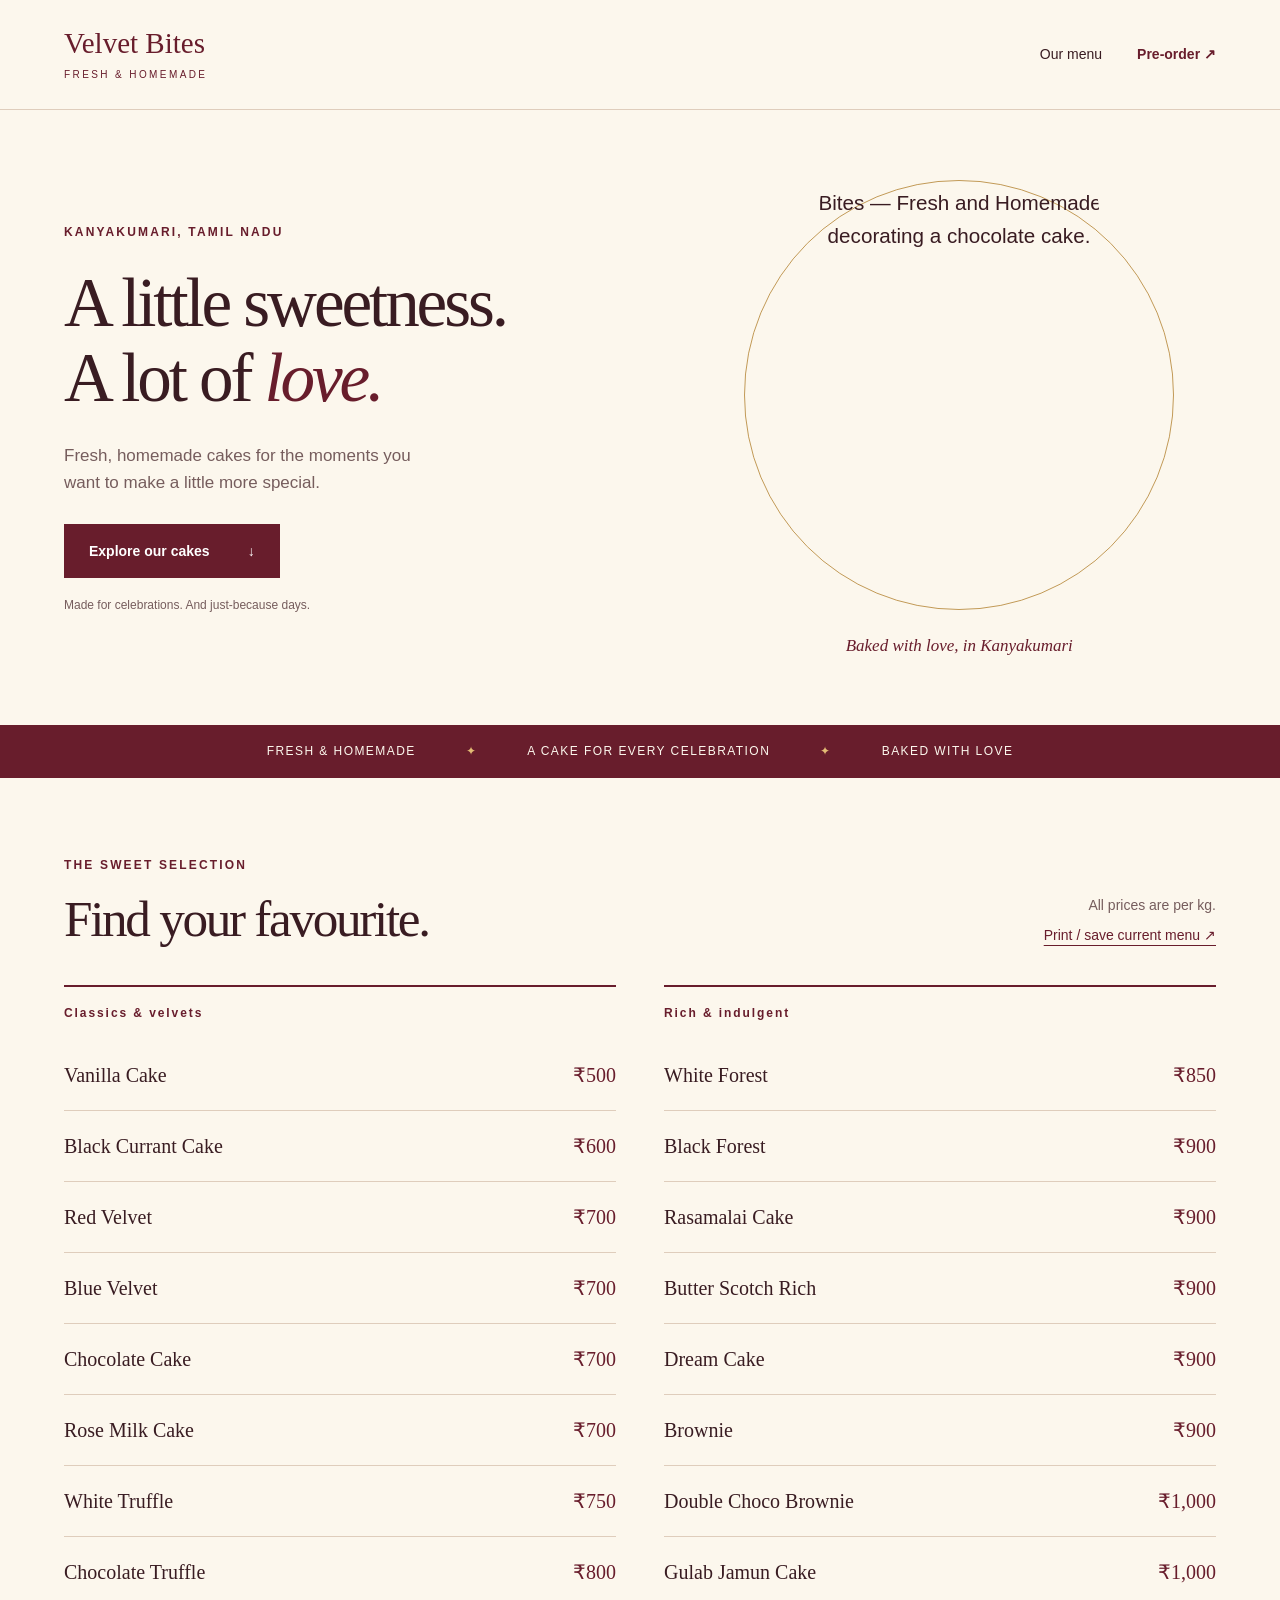
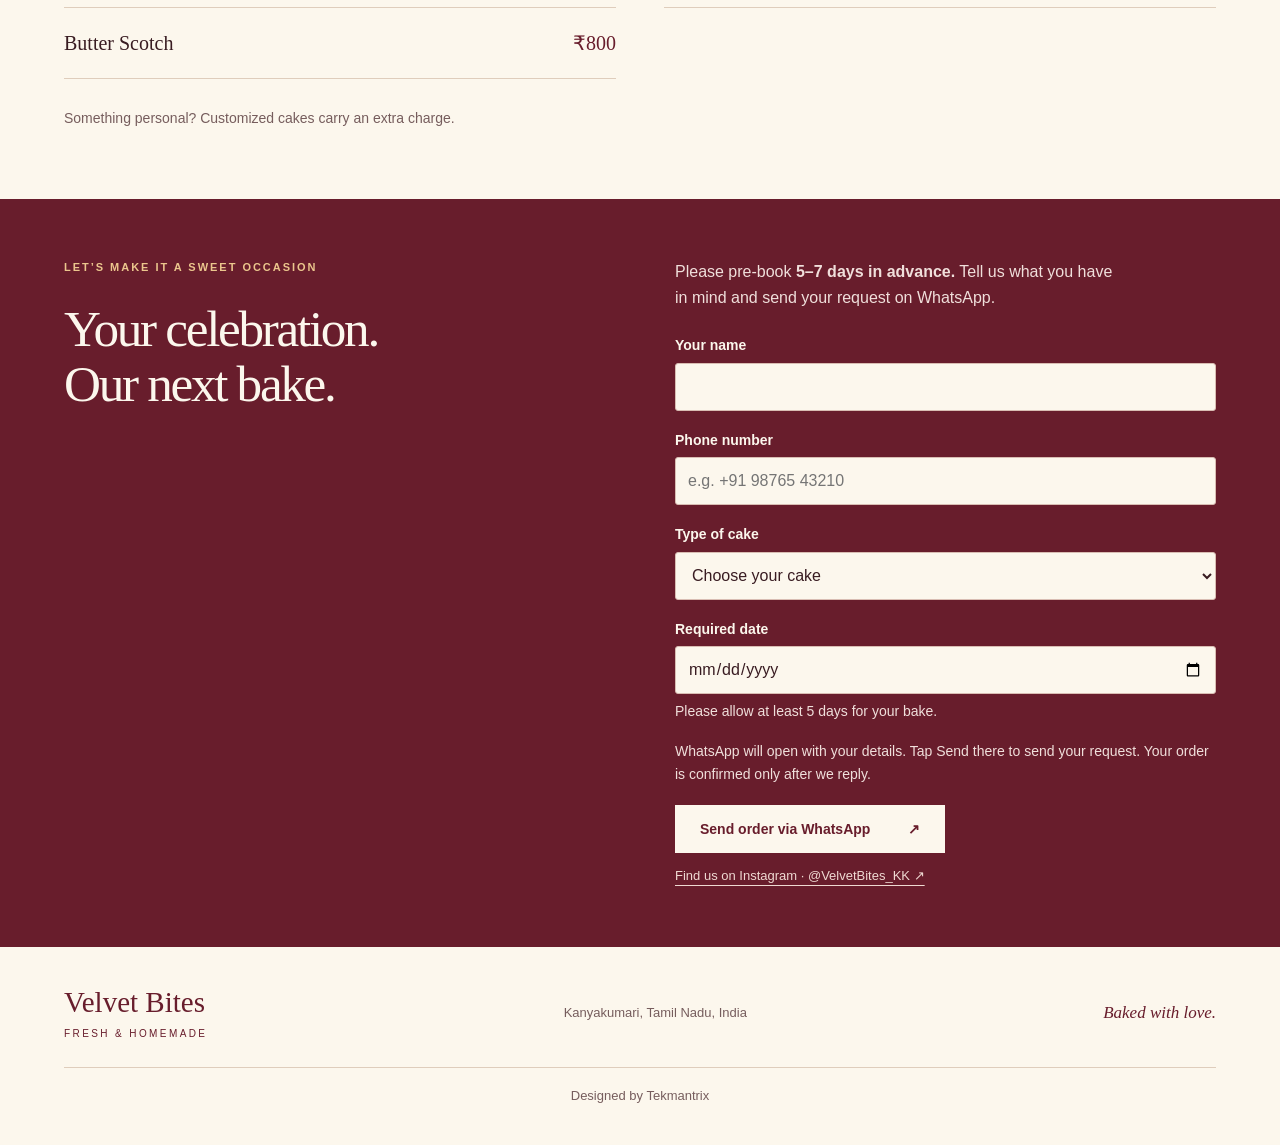
==== index.html @ b6629b56 "Add files via upload" ====
<!doctype html>
<html lang="en">
<head>
  <meta charset="utf-8">
  <meta name="viewport" content="width=device-width, initial-scale=1">
  <meta name="description" content="Velvet Bites, Kanyakumari. Fresh and homemade cakes, from classic vanilla to chocolate truffle. Explore our menu and pre-book your cake 5–7 days ahead.">
  <meta name="theme-color" content="#681d2c">
  <title>Velvet Bites | Homemade cakes in Kanyakumari</title>
  <link rel="icon" href="assets/favicon.svg" type="image/svg+xml">
  <link rel="stylesheet" href="styles.css">
  <script src="settings.js" defer></script>
  <script src="menu.js" defer></script>
  <script src="menu-render.js" defer></script>
  <script src="order.js" defer></script>
</head>
<body>
  <a class="skip-link" href="#menu">Skip to menu</a>
  <header class="site-header">
    <a class="wordmark" href="#home" aria-label="Velvet Bites home">Velvet Bites<span>FRESH &amp; HOMEMADE</span></a>
    <nav aria-label="Main navigation"><a href="#menu">Our menu</a><a href="#order">Pre-order <span aria-hidden="true">↗</span></a></nav>
  </header>
  <main>
    <section class="hero" id="home" aria-labelledby="hero-title">
      <div class="hero-copy">
        <p class="eyebrow">KANYAKUMARI, TAMIL NADU</p>
        <h1 id="hero-title">A little sweetness.<br>A lot of <em>love.</em></h1>
        <p class="hero-description">Fresh, homemade cakes for the moments you want to make a little more special.</p>
        <a class="button" href="#menu">Explore our cakes <span aria-hidden="true">↓</span></a>
        <p class="small-note">Made for celebrations. And just-because days.</p>
      </div>
      <div class="hero-art">
        <div class="logo-frame"><img src="assets/velvet-bites-logo.jpeg" alt="Velvet Bites — Fresh and Homemade. A baker decorating a chocolate cake." width="1024" height="1024" fetchpriority="high"></div>
        <p class="art-caption">Baked with love, in Kanyakumari</p>
      </div>
    </section>
    <div class="ribbon"><span>Fresh &amp; homemade</span><span aria-hidden="true">✦</span><span>A cake for every celebration</span><span aria-hidden="true">✦</span><span>Baked with love</span></div>
    <section class="menu-section" id="menu" aria-labelledby="menu-title">
      <div class="section-heading"><div><p class="eyebrow">THE SWEET SELECTION</p><h2 id="menu-title">Find your favourite.</h2></div><p>All prices are per kg.<br><button class="print-menu" type="button" onclick="window.print()">Print / save current menu ↗</button></p></div>
      <div class="menu-grid" id="menu-items"></div>
      <noscript><p>Please enable JavaScript to view the current menu, or contact us on Instagram.</p></noscript>
      <p class="menu-note">Something personal? Customized cakes carry an extra charge.</p>
    </section>
    <section class="order-section" id="order" aria-labelledby="order-title">
      <div><p class="eyebrow">LET’S MAKE IT A SWEET OCCASION</p><h2 id="order-title">Your celebration.<br>Our next bake.</h2></div>
      <div class="order-copy">
        <p>Please pre-book <strong>5–7 days in advance.</strong> Tell us what you have in mind and send your request on WhatsApp.</p>
        <form id="order-form">
          <div class="form-field"><label for="customer-name">Your name</label><input id="customer-name" name="customerName" autocomplete="name" maxlength="100" required></div>
          <div class="form-field"><label for="customer-phone">Phone number</label><input id="customer-phone" name="customerPhone" type="tel" autocomplete="tel" placeholder="e.g. +91 98765 43210" maxlength="25" required></div>
          <div class="form-field"><label for="cake-type">Type of cake</label><select id="cake-type" name="cakeType" required><option value="">Choose your cake</option></select></div>
          <div class="form-field"><label for="required-date">Required date</label><input id="required-date" name="requiredDate" type="date" aria-describedby="date-help" required><small id="date-help">Please allow at least 5 days for your bake.</small></div>
          <p class="form-help">WhatsApp will open with your details. Tap Send there to send your request. Your order is confirmed only after we reply.</p>
          <button class="button button-light" type="submit" id="order-submit" disabled>Send order via WhatsApp <span aria-hidden="true">↗</span></button>
          <p id="order-status" role="status" aria-live="polite"></p>
          <noscript><p>Please enable JavaScript to use the order form, or contact us on Instagram below.</p></noscript>
        </form>
        <a class="instagram-handle" href="https://www.instagram.com/VelvetBites_KK/" target="_blank" rel="noopener noreferrer">Find us on Instagram · @VelvetBites_KK ↗</a>
      </div>
    </section>
  </main>
  <footer><a class="wordmark" href="#home">Velvet Bites<span>FRESH &amp; HOMEMADE</span></a><p>Kanyakumari, Tamil Nadu, India</p><span class="footer-love">Baked with love.</span><p class="design-credit">Designed by Tekmantrix</p></footer>
</body>
</html>
---- styles.css ----
@charset "UTF-8";
:root{--wine:#681d2c;--dark:#391c22;--cream:#fcf7ed;--gold:#c29a57;--muted:#765d5d;--line:#dfcdbc}
*{box-sizing:border-box}html{scroll-behavior:smooth;scroll-padding-top:2rem}body{margin:0;background:var(--cream);color:var(--dark);font-family:Arial,Helvetica,sans-serif;font-size:16px;line-height:1.6}a{color:inherit;text-underline-offset:5px}a:hover{text-decoration-thickness:2px}a:focus-visible{outline:3px solid var(--gold);outline-offset:6px}h1,h2,p{margin:0}h1,h2,.wordmark,dt,dd{font-family:Georgia,'Times New Roman',serif}h1,h2{font-weight:400;line-height:1.08;letter-spacing:-.045em}section{scroll-margin-top:1rem}.site-header{max-width:1280px;margin:auto;padding:26px 5%;display:flex;align-items:center;justify-content:space-between;border-bottom:1px solid var(--line)}.wordmark{font-size:29px;text-decoration:none;line-height:1.2;color:var(--wine)}.wordmark span{display:block;font:10px/1.7 Arial,sans-serif;letter-spacing:.24em;margin-top:5px}nav{display:flex;gap:35px}nav a{font-size:14px;text-decoration:none}nav a:last-child{color:var(--wine);font-weight:bold}.hero{max-width:1280px;margin:auto;display:grid;grid-template-columns:1.15fr 1fr;gap:48px;padding:70px 5% 66px;align-items:center}.eyebrow{font-size:12px;font-weight:bold;letter-spacing:.18em;color:var(--wine);margin-bottom:24px}h1{font-size:clamp(3rem,5.4vw,5rem)}h1 em{font-weight:400;color:var(--wine)}.hero-description{max-width:370px;margin:26px 0 28px;color:var(--muted);font-size:17px}.button{display:inline-flex;gap:38px;align-items:center;padding:15px 24px;background:var(--wine);color:white;text-decoration:none;border:1px solid var(--wine);font-size:14px;font-weight:bold;transition:background .2s,transform .2s}.button:hover{background:var(--dark);transform:translateY(-2px)}.small-note{font-size:12px;color:var(--muted);margin-top:18px}.hero-art{text-align:center}.logo-frame{width:100%;max-width:430px;aspect-ratio:1;margin:auto;border:1px solid var(--gold);border-radius:50%;padding:13px;position:relative}.logo-frame img{width:100%;height:100%;object-fit:cover;clip-path:circle(38% at 50% 50%);transform:scale(1.29)}.art-caption{font-family:Georgia,serif;font-size:17px;font-style:italic;margin-top:22px;color:var(--wine)}.ribbon{background:var(--wine);color:var(--cream);display:flex;justify-content:center;align-items:center;gap:50px;padding:17px 24px;font-size:12px;letter-spacing:.12em;text-transform:uppercase}.ribbon span[aria-hidden]{color:#e3bc75}.menu-section{max-width:1280px;margin:auto;padding:78px 5% 70px}.section-heading{display:flex;justify-content:space-between;align-items:end;gap:24px;margin-bottom:38px}.section-heading .eyebrow{margin-bottom:16px}h2{font-size:clamp(2.5rem,4vw,3.6rem)}.section-heading>p{font-size:14px;color:var(--muted);text-align:right}.section-heading a{display:inline-block;margin-top:8px;color:var(--wine)}.menu-grid{display:grid;grid-template-columns:1fr 1fr;gap:48px}.category{display:block;font-size:12px;font-weight:bold;letter-spacing:.16em;padding:17px 0;border-top:2px solid var(--wine);color:var(--wine)}dl{margin:0}dl>div{display:flex;justify-content:space-between;align-items:baseline;gap:20px;padding:19px 0;border-bottom:1px solid var(--line)}dt{font-size:20px;line-height:1.35}dd{margin:0;white-space:nowrap;font-size:20px;color:var(--wine)}.menu-note{font-size:14px;color:var(--muted);margin-top:28px}.order-section{background:var(--wine);color:var(--cream);padding:60px max(5%,calc((100vw - 1152px)/2));display:grid;grid-template-columns:1fr 1fr;gap:70px}.order-section .eyebrow{color:#ebc68d;font-size:11px}.order-copy{align-self:center}.order-copy>p{max-width:440px;color:#f0dfdb;margin-bottom:24px}.button-light{background:var(--cream);color:var(--wine);border-color:var(--cream)}.button-light:hover{background:#eadbc4}.instagram-handle{display:block;font-size:13px;margin-top:13px;color:#efd9d2}footer{max-width:1280px;margin:auto;padding:38px 5%;display:flex;align-items:center;justify-content:space-between;gap:25px}footer p{font-size:13px;color:var(--muted)}.footer-love{font:italic 17px Georgia,serif;color:var(--wine)}.skip-link{position:absolute;left:12px;top:-100px;background:white;padding:10px;z-index:5}.skip-link:focus{top:10px}
@media(min-width:1500px){.hero{padding-top:90px;padding-bottom:90px}}
@media(max-width:760px){.site-header{padding:22px 6%}.wordmark{font-size:25px}nav{gap:20px}nav a{font-size:13px}.hero{grid-template-columns:1fr;padding:45px 6%;gap:36px}.hero-copy{text-align:center}.hero-description{margin:22px auto 26px}.eyebrow{font-size:11px;margin-bottom:20px}h1{font-size:clamp(2.9rem,9vw,4.4rem)}.logo-frame{max-width:300px}.art-caption{font-size:15px}.ribbon{gap:18px;font-size:10px;letter-spacing:.06em}.ribbon span:nth-last-child(-n+2){display:none}.menu-section{padding:52px 6%}.section-heading{display:block}.section-heading>p{text-align:left;margin-top:20px}.menu-grid{grid-template-columns:1fr;gap:30px}dt,dd{font-size:19px}.order-section{grid-template-columns:1fr;padding:46px 6%;gap:25px}footer{flex-wrap:wrap;padding:30px 6%}footer p{width:100%;order:3}.footer-love{font-size:15px}}
@media(prefers-reduced-motion:reduce){html{scroll-behavior:auto}.button{transition:none}}
.order-section>div:first-child{align-self:start}.form-field{margin-bottom:18px}.form-field label{display:block;font-size:14px;font-weight:bold;margin-bottom:6px}.form-field input,.form-field select{display:block;width:100%;min-width:0;min-height:48px;border:1px solid #d9bdb3;border-radius:3px;padding:11px 12px;background:var(--cream);color:var(--dark);font:16px Arial,sans-serif;color-scheme:light}.form-field input:focus-visible,.form-field select:focus-visible{outline:3px solid var(--gold);outline-offset:3px}.form-field small,.form-help{font-size:14px;color:#f0dfdb}.form-field small{display:block;margin-top:6px}.form-help{margin:6px 0 20px}.order-copy .button{font-family:Arial,sans-serif;cursor:pointer;white-space:normal;text-align:left}.order-copy .button:focus-visible{outline:3px solid var(--gold);outline-offset:5px}.order-copy .button:disabled{opacity:.6;cursor:not-allowed}#order-status{font-size:14px;margin-top:16px}#order-status:empty{display:none}
@media print{.site-header, .hero, .ribbon, .order-section, footer, .skip-link{display:none}.menu-section{padding:0}.menu-grid{display:block}.menu-card{break-inside:avoid}.section-heading a{display:none}body{background:white}}

.print-menu{background:none;border:0;padding:8px 0 0;color:var(--wine);font:inherit;text-decoration:underline;text-underline-offset:5px;cursor:pointer}.print-menu:focus-visible{outline:3px solid var(--gold);outline-offset:3px}@media print{.print-menu{display:none}}

footer{flex-wrap:wrap}footer .design-credit{flex-basis:100%;order:4;text-align:center;margin:0;padding-top:18px;border-top:1px solid var(--line);font-size:13px;color:var(--muted)}
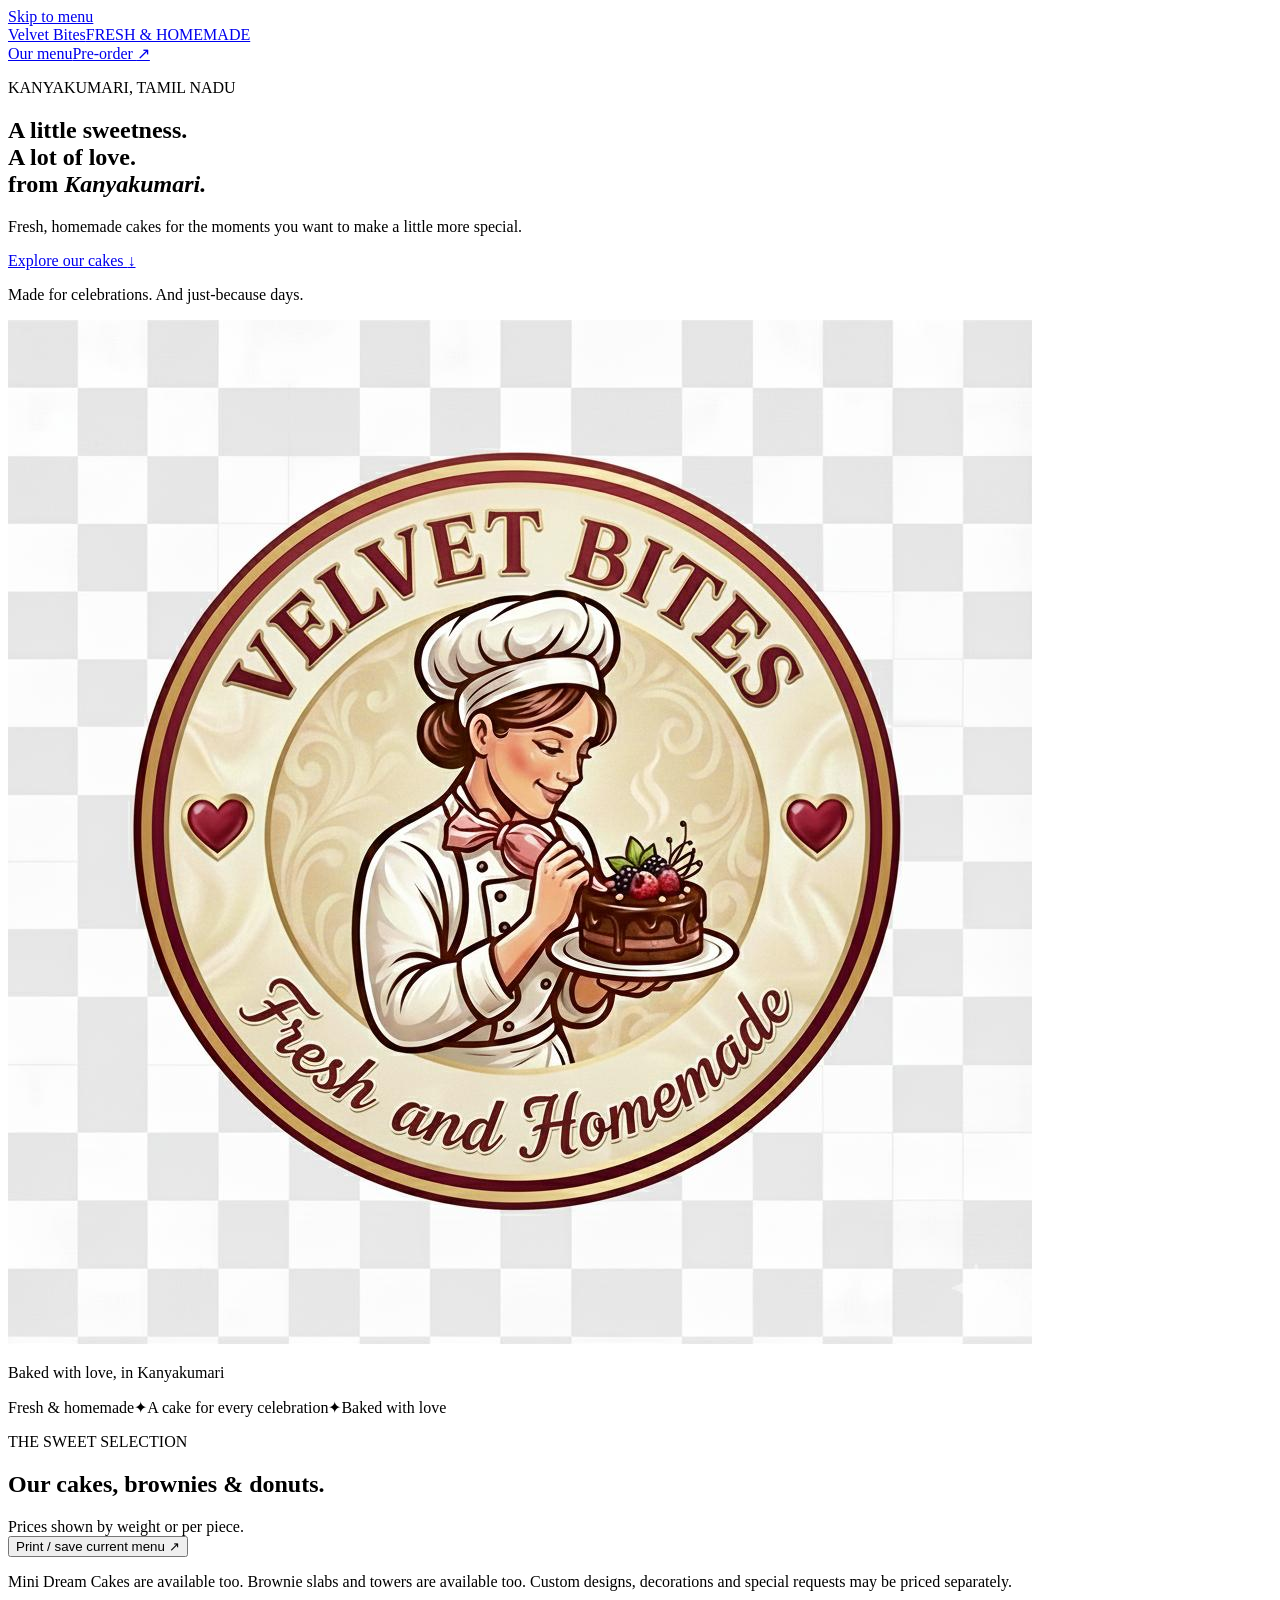
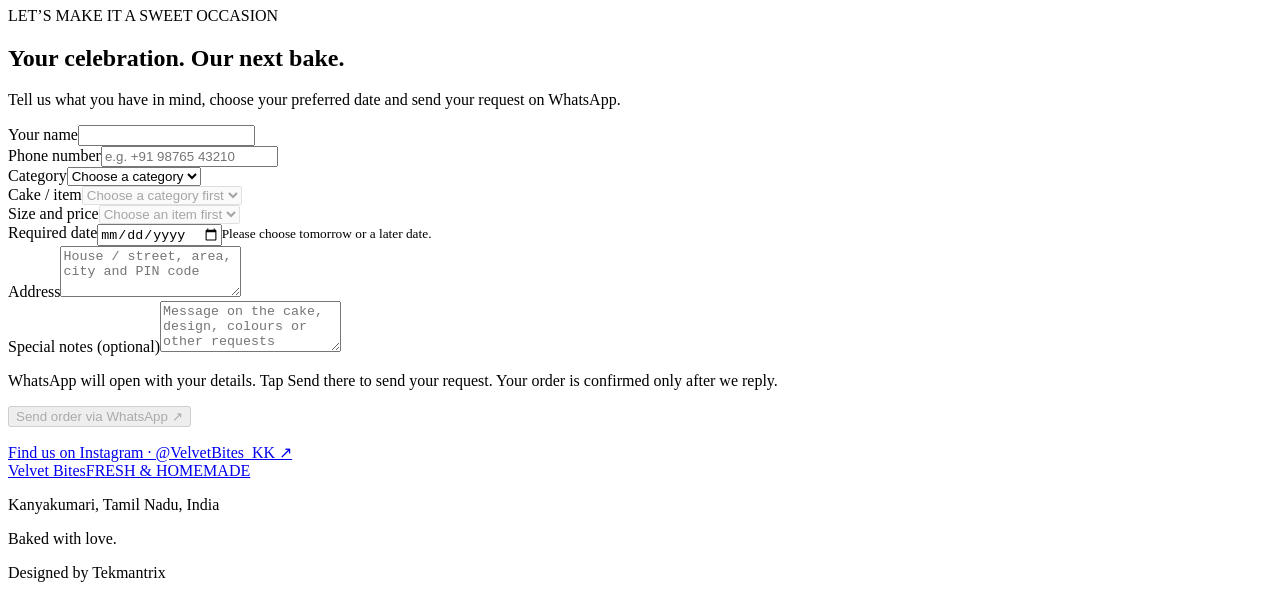
==== commit 5d12ad05: "Updated Index file" ====
--- a/index.html
+++ b/index.html
@@ -1,17 +1,31 @@
 <!doctype html>
-<html lang="en">
+<html lang="en-IN">
 <head>
   <meta charset="utf-8">
   <meta name="viewport" content="width=device-width, initial-scale=1">
-  <meta name="description" content="Velvet Bites, Kanyakumari. Fresh and homemade cakes, from classic vanilla to chocolate truffle. Explore our menu and pre-book your cake 5–7 days ahead.">
+  <meta name="description" content="Order homemade cakes in Kanyakumari from Velvet Bites. Explore cakes, brownies, dream cakes and donuts with prices, and send your order request on WhatsApp.">
   <meta name="theme-color" content="#681d2c">
-  <title>Velvet Bites | Homemade cakes in Kanyakumari</title>
+  <title>Homemade Cakes in Kanyakumari | Velvet Bites</title>
+  <meta name="robots" content="index, follow, max-image-preview:large">
+  <link rel="canonical" href="https://velvetbites.in/">
+  <meta property="og:url" content="https://velvetbites.in/">
+  <meta property="og:type" content="website">
+  <meta property="og:locale" content="en_IN">
+  <meta property="og:site_name" content="Velvet Bites">
+  <meta property="og:title" content="Homemade Cakes in Kanyakumari | Velvet Bites">
+  <meta property="og:description" content="Explore homemade cakes, brownies, dream cakes and donuts from Velvet Bites in Kanyakumari. View prices and request your order on WhatsApp.">
+  <meta name="twitter:card" content="summary">
+  <meta name="twitter:title" content="Homemade Cakes in Kanyakumari | Velvet Bites">
+  <meta name="twitter:description" content="View cake, brownie and donut prices and request your order from Velvet Bites, Kanyakumari.">
   <link rel="icon" href="assets/favicon.svg" type="image/svg+xml">
   <link rel="stylesheet" href="styles.css">
   <script src="settings.js" defer></script>
   <script src="menu.js" defer></script>
   <script src="menu-render.js" defer></script>
-  <script src="order.js" defer></script>
+  <script src="order.js?v=address-notes-20260917" defer></script>
+  <script src="seo.js" defer></script>
+  <script type="application/ld+json" id="bakery-schema">{"@context": "https://schema.org", "@type": "Bakery", "name": "Velvet Bites", "description": "Homemade cakes, dream cakes, brownies, tea and snack cakes, and donuts in Kanyakumari, Tamil Nadu, India.", "address": {"@type": "PostalAddress", "addressLocality": "Kanyakumari", "addressRegion": "Tamil Nadu", "addressCountry": "IN"}, "sameAs": ["https://www.instagram.com/VelvetBites_KK/"], "@id": "https://velvetbites.in/#bakery", "url": "https://velvetbites.in/", "image": "https://velvetbites.in/assets/velvet-bites-logo.jpeg", "logo": "https://velvetbites.in/assets/velvet-bites-logo.jpeg"}</script>
+  <script type="application/ld+json">{"@context": "https://schema.org", "@type": "WebSite", "name": "Velvet Bites", "url": "https://velvetbites.in/", "inLanguage": "en-IN"}</script>
 </head>
 <body>
   <a class="skip-link" href="#menu">Skip to menu</a>
@@ -23,7 +37,7 @@
     <section class="hero" id="home" aria-labelledby="hero-title">
       <div class="hero-copy">
         <p class="eyebrow">KANYAKUMARI, TAMIL NADU</p>
-        <h1 id="hero-title">A little sweetness.<br>A lot of <em>love.</em></h1>
+        <h1 id="hero-title">A little sweetness.<br>A lot of love.<br> from <em>Kanyakumari.</em></h1>
         <p class="hero-description">Fresh, homemade cakes for the moments you want to make a little more special.</p>
         <a class="button" href="#menu">Explore our cakes <span aria-hidden="true">↓</span></a>
         <p class="small-note">Made for celebrations. And just-because days.</p>
@@ -35,20 +49,24 @@
     </section>
     <div class="ribbon"><span>Fresh &amp; homemade</span><span aria-hidden="true">✦</span><span>A cake for every celebration</span><span aria-hidden="true">✦</span><span>Baked with love</span></div>
     <section class="menu-section" id="menu" aria-labelledby="menu-title">
-      <div class="section-heading"><div><p class="eyebrow">THE SWEET SELECTION</p><h2 id="menu-title">Find your favourite.</h2></div><p>All prices are per kg.<br><button class="print-menu" type="button" onclick="window.print()">Print / save current menu ↗</button></p></div>
+      <div class="section-heading"><div><p class="eyebrow">THE SWEET SELECTION</p><h2 id="menu-title">Our cakes, brownies &amp; donuts.</h2></div><p>Prices shown by weight or per piece.<br><button class="print-menu" type="button" onclick="window.print()">Print / save current menu ↗</button></p></div>
       <div class="menu-grid" id="menu-items"></div>
       <noscript><p>Please enable JavaScript to view the current menu, or contact us on Instagram.</p></noscript>
-      <p class="menu-note">Something personal? Customized cakes carry an extra charge.</p>
+      <p class="menu-note">Mini Dream Cakes are available too. Brownie slabs and towers are available too. Custom designs, decorations and special requests may be priced separately.</p>
     </section>
     <section class="order-section" id="order" aria-labelledby="order-title">
-      <div><p class="eyebrow">LET’S MAKE IT A SWEET OCCASION</p><h2 id="order-title">Your celebration.<br>Our next bake.</h2></div>
+      <div><p class="eyebrow">LET’S MAKE IT A SWEET OCCASION</p><h2 id="order-title">Your celebration. Our next bake.</h2></div>
       <div class="order-copy">
-        <p>Please pre-book <strong>5–7 days in advance.</strong> Tell us what you have in mind and send your request on WhatsApp.</p>
+        <p>Tell us what you have in mind, choose your preferred date and send your request on WhatsApp.</p>
         <form id="order-form">
           <div class="form-field"><label for="customer-name">Your name</label><input id="customer-name" name="customerName" autocomplete="name" maxlength="100" required></div>
           <div class="form-field"><label for="customer-phone">Phone number</label><input id="customer-phone" name="customerPhone" type="tel" autocomplete="tel" placeholder="e.g. +91 98765 43210" maxlength="25" required></div>
-          <div class="form-field"><label for="cake-type">Type of cake</label><select id="cake-type" name="cakeType" required><option value="">Choose your cake</option></select></div>
-          <div class="form-field"><label for="required-date">Required date</label><input id="required-date" name="requiredDate" type="date" aria-describedby="date-help" required><small id="date-help">Please allow at least 5 days for your bake.</small></div>
+          <div class="form-field"><label for="order-category">Category</label><select id="order-category" name="category" required><option value="">Choose a category</option></select></div>
+          <div class="form-field"><label for="cake-type">Cake / item</label><select id="cake-type" name="cakeType" required disabled><option value="">Choose a category first</option></select></div>
+          <div class="form-field"><label for="order-size">Size and price</label><select id="order-size" name="size" required disabled><option value="">Choose an item first</option></select></div>
+          <div class="form-field"><label for="required-date">Required date</label><input id="required-date" name="requiredDate" type="date" aria-describedby="date-help" required><small id="date-help">Please choose tomorrow or a later date.</small></div>
+          <div class="form-field"><label for="customer-address">Address</label><textarea id="customer-address" name="address" autocomplete="street-address" rows="3" maxlength="600" placeholder="House / street, area, city and PIN code" required></textarea></div>
+          <div class="form-field"><label for="special-notes">Special notes <span class="optional-label">(optional)</span></label><textarea id="special-notes" name="specialNotes" rows="3" maxlength="1000" placeholder="Message on the cake, design, colours or other requests"></textarea></div>
           <p class="form-help">WhatsApp will open with your details. Tap Send there to send your request. Your order is confirmed only after we reply.</p>
           <button class="button button-light" type="submit" id="order-submit" disabled>Send order via WhatsApp <span aria-hidden="true">↗</span></button>
           <p id="order-status" role="status" aria-live="polite"></p>
